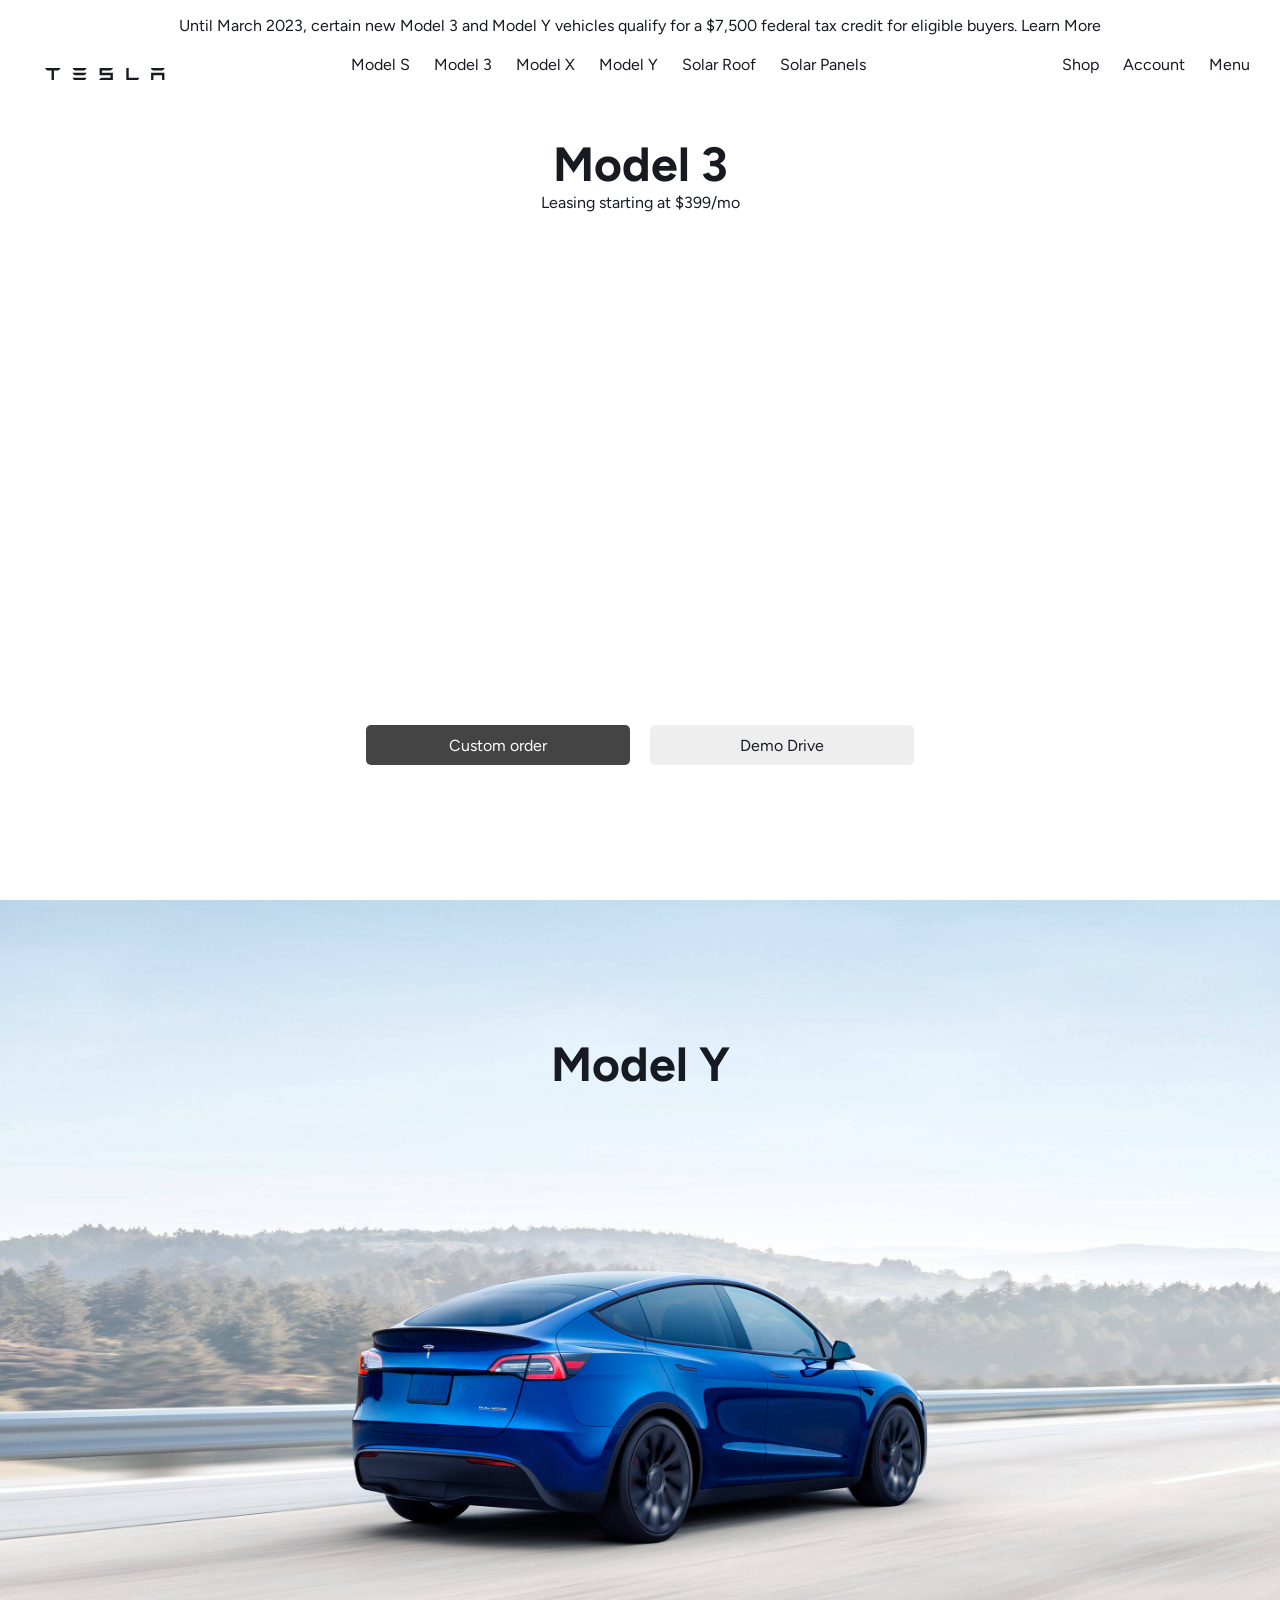
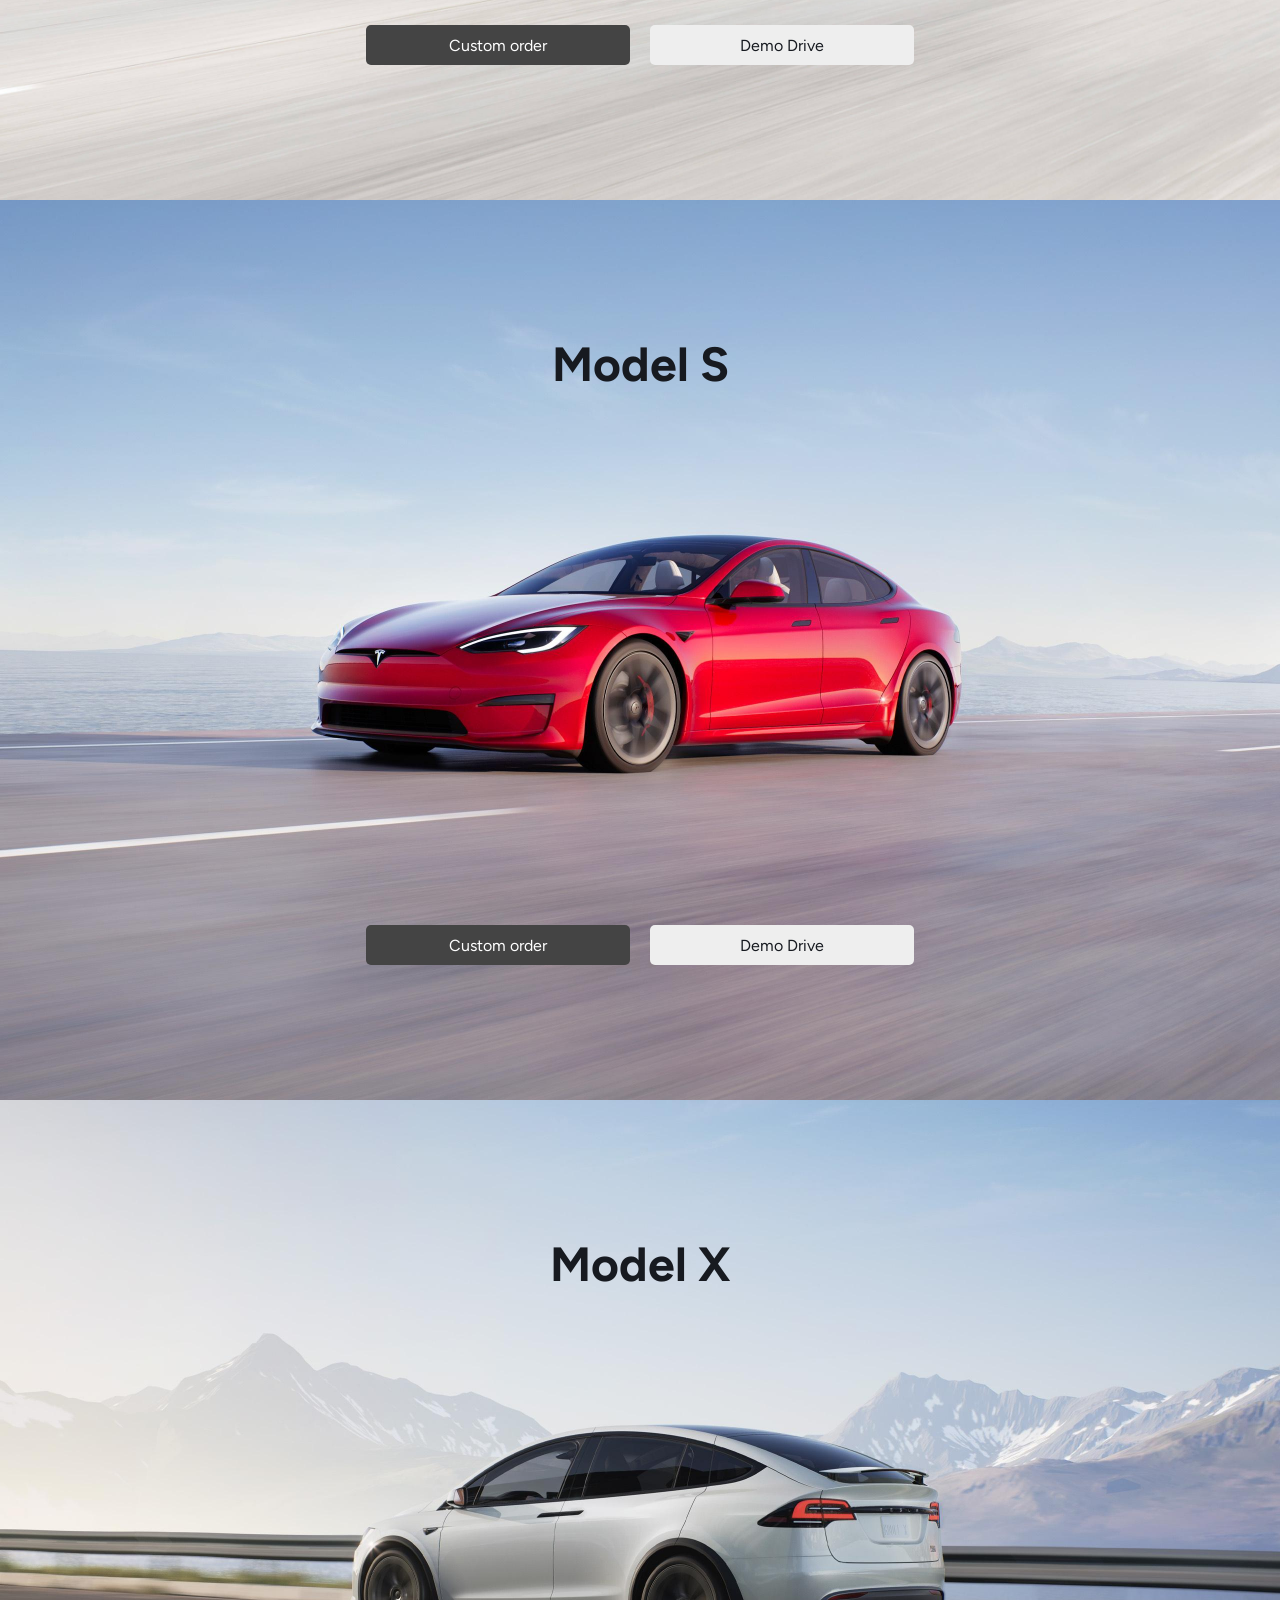
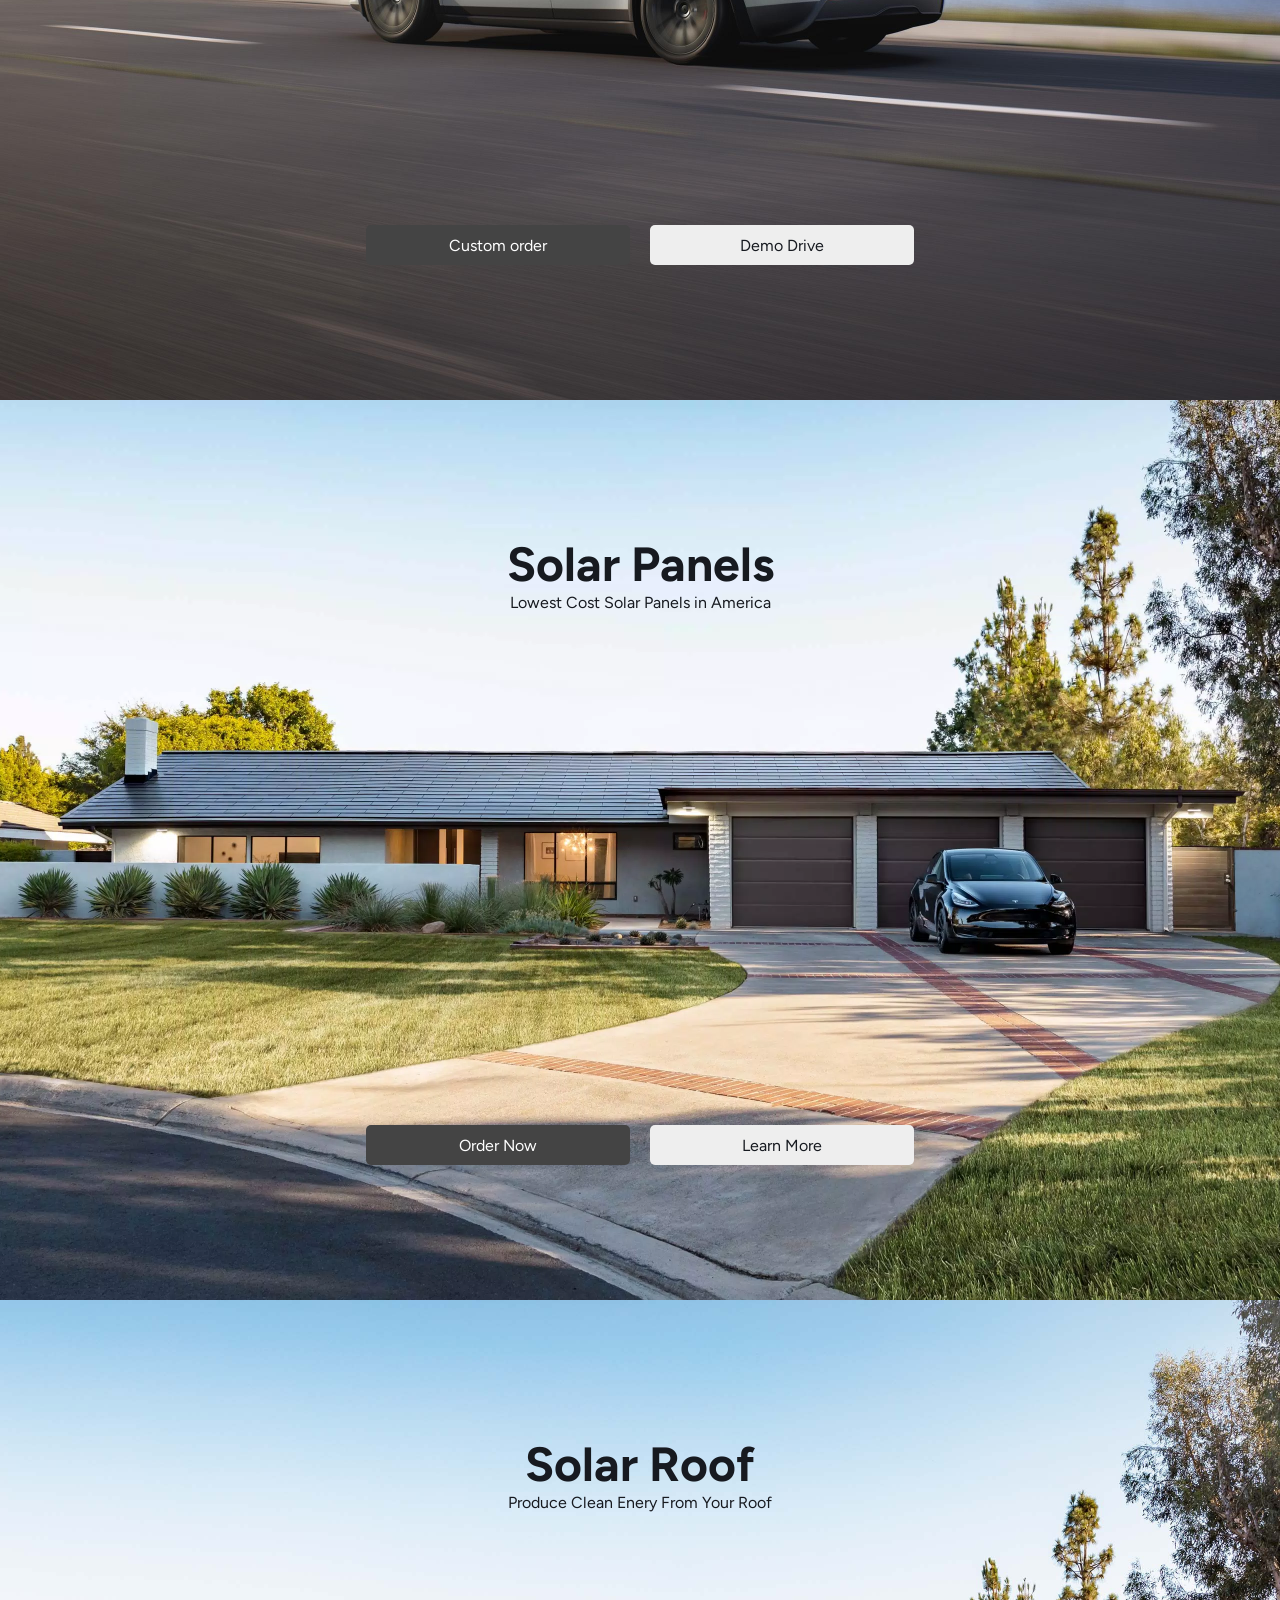
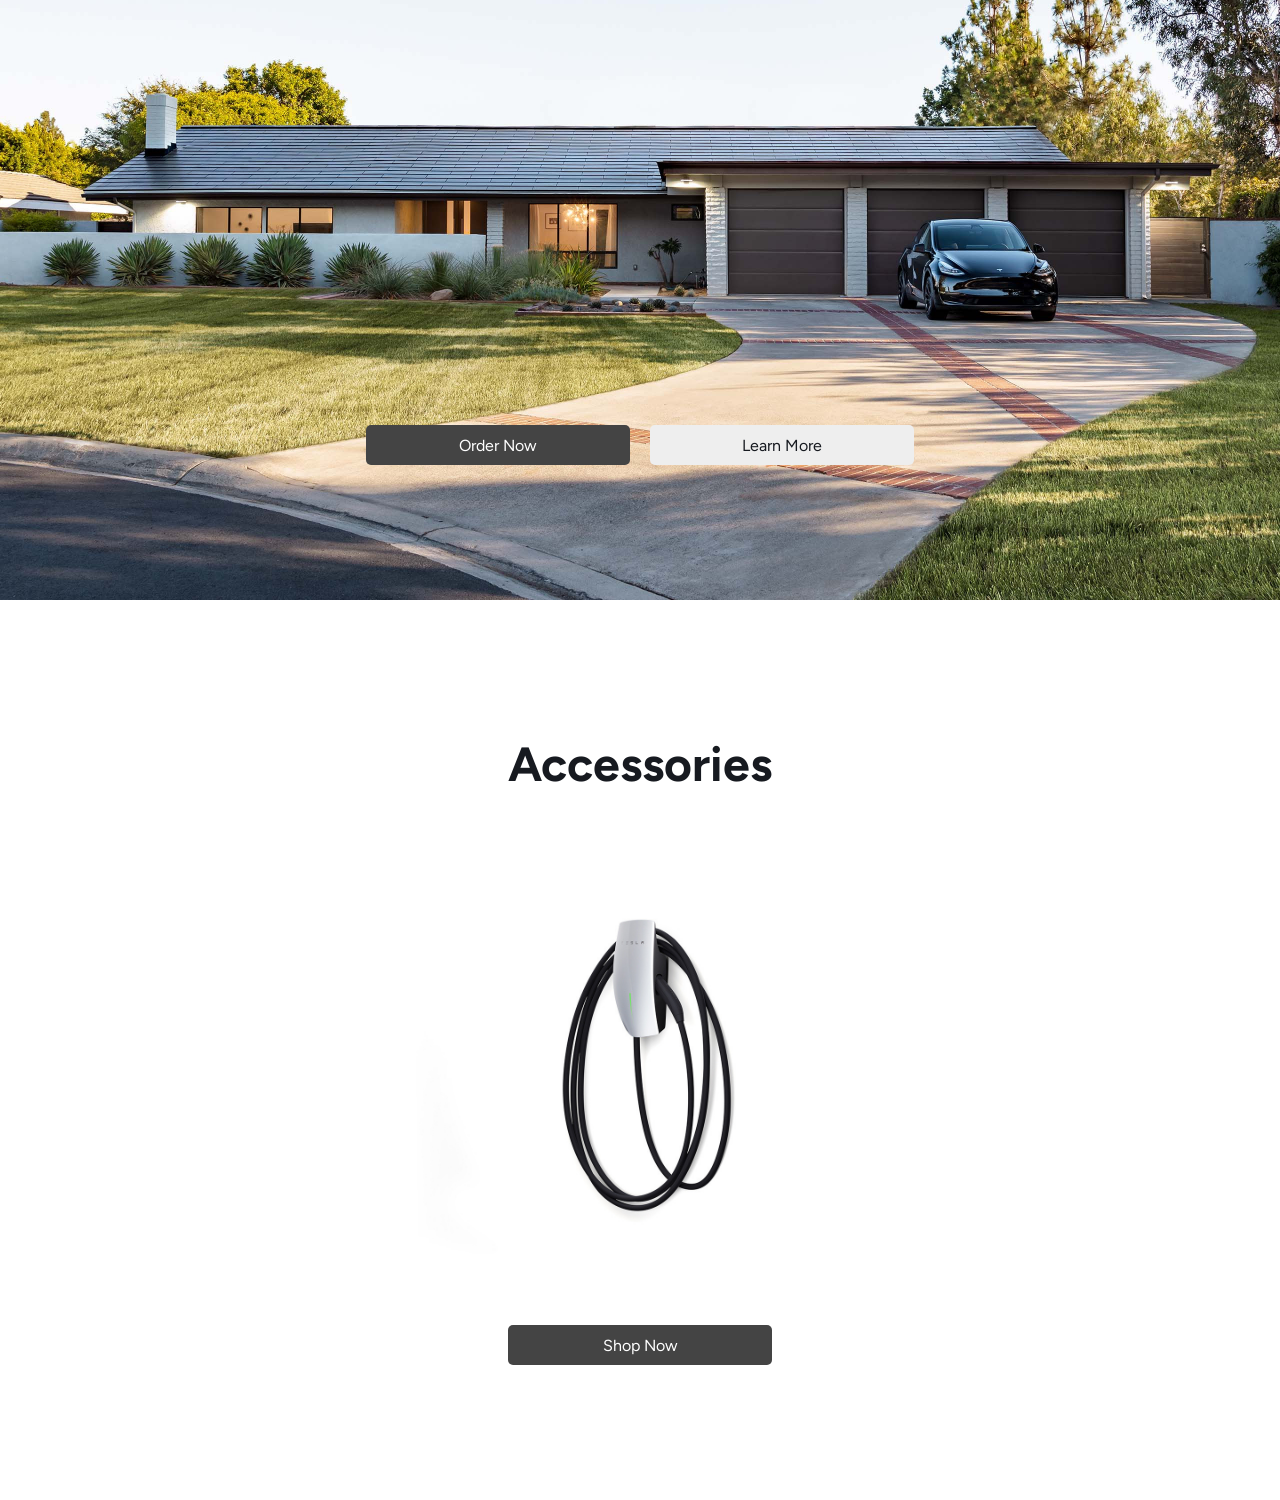
==== index.html @ 9ac2479f "add menu animation and function + backdrop blur - complete" ====
<!DOCTYPE html>
<html lang="en">

<head>
    <meta charset="UTF-8">
    <meta http-equiv="X-UA-Compatible" content="IE=edge">
    <meta name="viewport" content="width=device-width, initial-scale=1.0">
    <title>Document</title>
    <link rel="stylesheet" href="styles.css">
    <link rel="preconnect" href="https://fonts.googleapis.com">
    <link rel="preconnect" href="https://fonts.gstatic.com" crossorigin>
    <link href="https://fonts.googleapis.com/css2?family=Figtree:wght@300;400;500;600&display=swap" rel="stylesheet">
</head>

<body data-close-menu>

    <section class="banner">
            <p>Until March 2023, certain new Model 3 and Model Y vehicles qualify for a $7,500 federal tax credit for
                eligible buyers. Learn More</p>
        </section>

    <header>

        <a href="" class="logo">
            <svg class="tds-icon tds-icon-logo-wordmark tds-site-logo-icon" viewBox="0 0 342 35"
                xmlns="http://www.w3.org/2000/svg">
                <path
                    d="M0 .1a9.7 9.7 0 0 0 7 7h11l.5.1v27.6h6.8V7.3L26 7h11a9.8 9.8 0 0 0 7-7H0zm238.6 0h-6.8v34.8H263a9.7 9.7 0 0 0 6-6.8h-30.3V0zm-52.3 6.8c3.6-1 6.6-3.8 7.4-6.9l-38.1.1v20.6h31.1v7.2h-24.4a13.6 13.6 0 0 0-8.7 7h39.9v-21h-31.2v-7h24zm116.2 28h6.7v-14h24.6v14h6.7v-21h-38zM85.3 7h26a9.6 9.6 0 0 0 7.1-7H78.3a9.6 9.6 0 0 0 7 7zm0 13.8h26a9.6 9.6 0 0 0 7.1-7H78.3a9.6 9.6 0 0 0 7 7zm0 14.1h26a9.6 9.6 0 0 0 7.1-7H78.3a9.6 9.6 0 0 0 7 7zM308.5 7h26a9.6 9.6 0 0 0 7-7h-40a9.6 9.6 0 0 0 7 7z"
                    fill="currentColor"></path>
            </svg>
        </a>

        <nav class="center desktop">
            <a href="">Model S</a>
            <a href="">Model 3</a>
            <a href="">Model X</a>
            <a href="">Model Y</a>
            <a href="">Solar Roof</a>
            <a href="">Solar Panels</a>
        </nav>

        <div class="dropContainer">

            <nav class="right">
                <a href="" class="desktop">Shop</a>
                <a href="" class="desktop">Account</a>
                <a href="#" id="menuBtn" data-dropdown-button>Menu</a>
            </nav>

            <div class="backdrop" data-blur id="blur"></div>

            <aside class="dropdownMenu" data-dropdown>
                <button href="" class="close" data-close-button>×</button>
                <br>
                <br>
                <a href="">Existing Inventory</a>
                <a href="">Used Inventory</a>
                <a href="">Trade-In</a>
                <a href="">Demo Drive</a>
                <a href="">Insurance</a>
                <a href="">Cybertruck</a>
                <a href="">Roadster</a>
                <a href="">Semi</a>
                <a href="">Charging</a>
                <a href="">Powerwall</a>
                <a href="">Commercial Energy</a>
                <a href="">Utilities</a>
                <a href="">Find Us</a>
                <a href="">Support</a>
                <a href="">Investor Relations</a>
                <a href="">United States</a>
                <a href="">English</a>
            </aside>

        </div>
    </header>

    <div class="backdrop" data-blur id="blur"></div>

    <section style="background-image: url('images/model-3.jpg');" class="scrollArea">
        <div class="content">
            <h1>Model 3</h1>
            <p>Leasing starting at $399/mo</p>
            <div class="buttons">
                <a href="">Custom order</a>
                <a href="">Demo Drive</a>
            </div>
        </div>
    </section>
    <section style="background-image: url('images/model-y.jpg');" class="scrollArea">
        <div class="content">
            <h1>Model Y</h1>
            <br>
            <div class="buttons">
                <a href="">Custom order</a>
                <a href="">Demo Drive</a>
            </div>
        </div>
    </section>
    <section style="background-image: url('images/model-s.jpg');" class="scrollArea">
        <div class="content">
            <h1>Model S</h1>
            <br>
            <div class="buttons">
                <a href="">Custom order</a>
                <a href="">Demo Drive</a>
            </div>
        </div>
    </section>
    <section style="background-image: url('images/model-x.jpg');" class="scrollArea">
        <div class="content">
            <h1>Model X</h1>
            <br>
            <div class="buttons">
                <a href="">Custom order</a>
                <a href="">Demo Drive</a>
            </div>
        </div>
    </section>
    <section style="background-image: url('images/solarpanels.jpg');" class="scrollArea">
        <div class="content">
            <h1>Solar Panels</h1>
            <p>Lowest Cost Solar Panels in America</p>
            <div class="buttons">
                <a href="">Order Now</a>
                <a href="">Learn More</a>
            </div>
        </div>
    </section>
    <section style="background-image: url('images/roof.jpg');" class="scrollArea">
        <div class="content">
            <h1>Solar Roof</h1>
            <p>Produce Clean Enery From Your Roof</p>
            <div class="buttons">
                <a href="">Order Now</a>
                <a href="">Learn More</a>
            </div>
        </div>
    </section>
    <section style="background-image: url('images/accessories.jpg');" class="scrollArea">
        <div class="content">
            <h1>Accessories</h1>
            <br>
            <div class="buttons">
                <a href="">Shop Now</a>
            </div>
        </div>
    </section>

    <script src="nav.js"></script>

</body>

</html>
</section>
---- styles.css ----
* {
    padding: 0;
    margin: 0;
    box-sizing: border-box;
}



body {
    margin: 0;
    color: #171a20;
    font-family: 'Figtree', sans-serif;
    overflow-y: initial;
}

.desktop {
    display: none;
}

@media (min-width: 768px) {
    .desktop {
        display: initial;
    }
}

.banner {
    display: flex;
    width: 100%;
    background-color: white;
    height: 50px;
    position: fixed;
    align-items: center;
    justify-content: center;
}

header {
    display: grid;
    grid-template-columns: auto 1fr auto;
    padding: 5px 20px;
    position: fixed;
    width: 100vw;
    margin-top: 50px;
}

a.logo {
    width: 120px;
    color: inherit;
    margin-top: 10px;
    margin-left: 25px;
}

header a {
    color: inherit;
}

header nav a {
    text-decoration: none;
    padding: 5px 10px;
}

header nav.center {
    text-align: center;
}

header nav.right {
    text-align: right;
}

.scrollContainer {
    scroll-snap-type: y mandatory;
}

.scrollArea {
    scroll-snap-align: start;
}

section {
    height: 100vh;
    background-size: cover;
    background-position: center center;
}

section .content {
    width: 100%;
    height: 100vh;
    padding-top: 15vh;
    padding-bottom: 15vh;
    text-align: center;
    display: grid;
    grid-template-rows: min-content auto min-content;
}

section h1 {
    font-size: 3rem;
}

section a {
    color: inherit;
}

section .buttons a {
    display: flex;
    justify-content: center;
    align-items: center;
    background-color: #eee;
    color: inherit;
    border-radius: 5px;
    text-decoration: none;
}

section .buttons a:first-child{
    background-color: #444;
    color: #fff;
}

section .buttons {
    display: flex;
    flex-wrap: wrap;
    justify-content: center;
}

@media (min-width: 768px) {
    section .buttons {
        margin: 0;
        grid-template-columns: 1fr 1fr;
        column-gap: 20px;
    }

    section .buttons a {
        width: 264px;
        height: 40px;
    }
}

aside {
    box-shadow: 0 5px 30;
    position: fixed;
    right: 0;
    top: 0;
    right: -170.2px;
    width: 294.2px;
    background-color: white;
    padding: 40px;  
    height: 100vh;
    visibility: hidden;
    opacity: 0;
    transition: right 0.5s, opacity 0.3s, visibility 0.3s ease;
    z-index: 999;
    overflow-y: auto;
}

aside.active {
    right: 0;
    visibility: visible;
    opacity: 1 ;
    transition:  right 0.5s, opacity 0.3s, visibility 0.3s ease;
}

aside a {
    display: block;
    color: inherit;
    text-decoration: none;
    padding: 10px 0;
    font-size: 14px;
    font-weight: 500;
}

aside button.close {
    font-size: 35px;
    border: 0;
    background-color: transparent;
    position: absolute;
    top: 20px;
    right: 30px;
    font-family: sans-serif;
    font-weight: 100;
    cursor: pointer;
}

.backdrop {
    position: fixed;
    inset: 0;
    pointer-events: none;
    transition: 1s;
    z-index: 99
}

.backdrop.active {
    backdrop-filter: blur(4px);
    background-color: rgba(0,0,0,.3);
    transition: 1s;
}
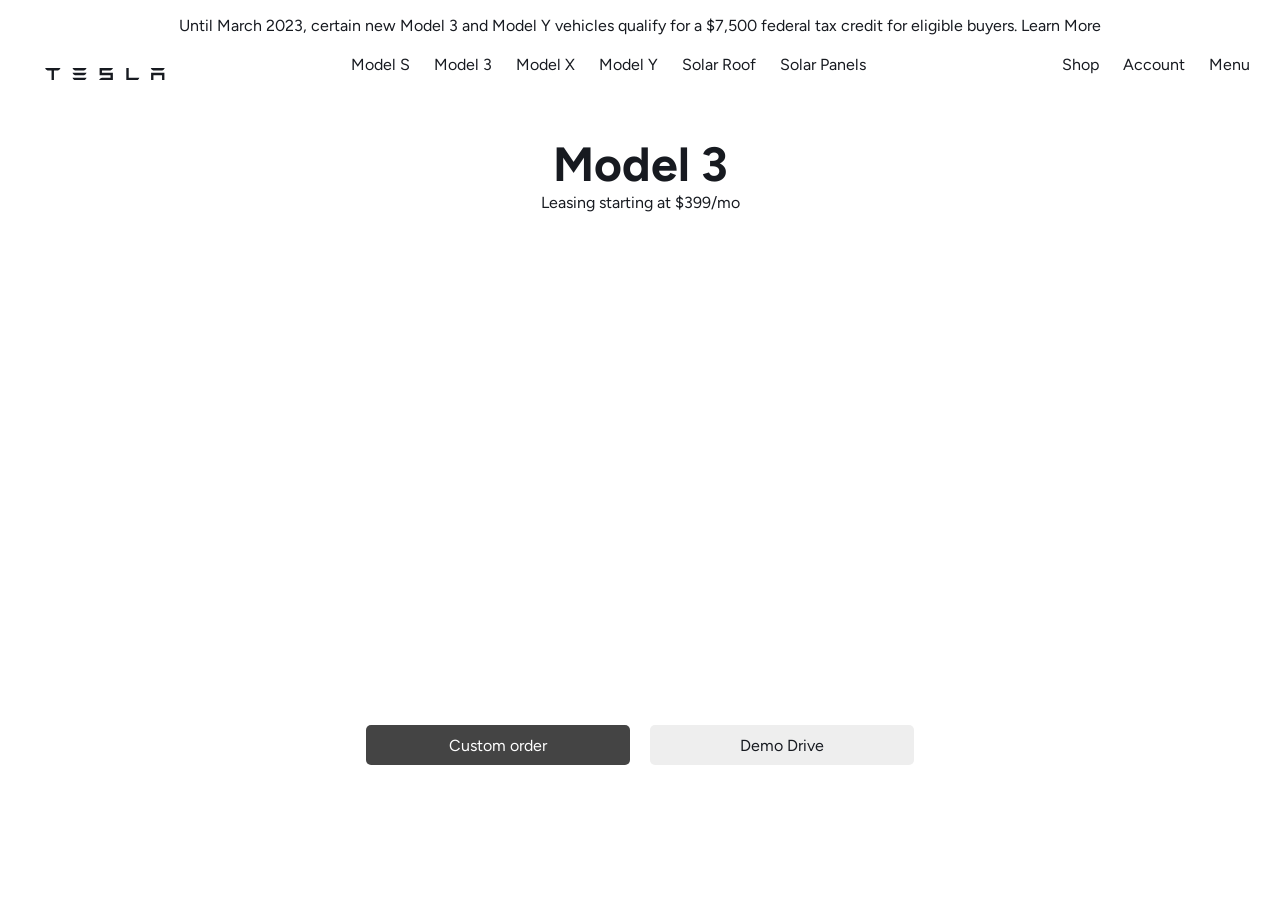
==== commit b9bfc35b: "scroll snap enabled" ====
--- a/index.html
+++ b/index.html
@@ -15,9 +15,9 @@
 <body data-close-menu>
 
     <section class="banner">
-            <p>Until March 2023, certain new Model 3 and Model Y vehicles qualify for a $7,500 federal tax credit for
-                eligible buyers. Learn More</p>
-        </section>
+        <p>Until March 2023, certain new Model 3 and Model Y vehicles qualify for a $7,500 federal tax credit for
+            eligible buyers. Learn More</p>
+    </section>
 
     <header>
 
@@ -77,74 +77,78 @@
 
     <div class="backdrop" data-blur id="blur"></div>
 
-    <section style="background-image: url('images/model-3.jpg');" class="scrollArea">
-        <div class="content">
-            <h1>Model 3</h1>
-            <p>Leasing starting at $399/mo</p>
-            <div class="buttons">
-                <a href="">Custom order</a>
-                <a href="">Demo Drive</a>
+    <section class="contentArea">
+
+        <section style="background-image: url('images/model-3.jpg');" class="scrollArea">
+            <div class="content">
+                <h1>Model 3</h1>
+                <p>Leasing starting at $399/mo</p>
+                <div class="buttons">
+                    <a href="">Custom order</a>
+                    <a href="">Demo Drive</a>
+                </div>
             </div>
-        </div>
-    </section>
-    <section style="background-image: url('images/model-y.jpg');" class="scrollArea">
-        <div class="content">
-            <h1>Model Y</h1>
-            <br>
-            <div class="buttons">
-                <a href="">Custom order</a>
-                <a href="">Demo Drive</a>
+        </section>
+        <section style="background-image: url('images/model-y.jpg');" class="scrollArea">
+            <div class="content">
+                <h1>Model Y</h1>
+                <br>
+                <div class="buttons">
+                    <a href="">Custom order</a>
+                    <a href="">Demo Drive</a>
+                </div>
             </div>
-        </div>
-    </section>
-    <section style="background-image: url('images/model-s.jpg');" class="scrollArea">
-        <div class="content">
-            <h1>Model S</h1>
-            <br>
-            <div class="buttons">
-                <a href="">Custom order</a>
-                <a href="">Demo Drive</a>
+        </section>
+        <section style="background-image: url('images/model-s.jpg');" class="scrollArea">
+            <div class="content">
+                <h1>Model S</h1>
+                <br>
+                <div class="buttons">
+                    <a href="">Custom order</a>
+                    <a href="">Demo Drive</a>
+                </div>
             </div>
-        </div>
-    </section>
-    <section style="background-image: url('images/model-x.jpg');" class="scrollArea">
-        <div class="content">
-            <h1>Model X</h1>
-            <br>
-            <div class="buttons">
-                <a href="">Custom order</a>
-                <a href="">Demo Drive</a>
+        </section>
+        <section style="background-image: url('images/model-x.jpg');" class="scrollArea">
+            <div class="content">
+                <h1>Model X</h1>
+                <br>
+                <div class="buttons">
+                    <a href="">Custom order</a>
+                    <a href="">Demo Drive</a>
+                </div>
             </div>
-        </div>
-    </section>
-    <section style="background-image: url('images/solarpanels.jpg');" class="scrollArea">
-        <div class="content">
-            <h1>Solar Panels</h1>
-            <p>Lowest Cost Solar Panels in America</p>
-            <div class="buttons">
-                <a href="">Order Now</a>
-                <a href="">Learn More</a>
+        </section>
+        <section style="background-image: url('images/solarpanels.jpg');" class="scrollArea">
+            <div class="content">
+                <h1>Solar Panels</h1>
+                <p>Lowest Cost Solar Panels in America</p>
+                <div class="buttons">
+                    <a href="">Order Now</a>
+                    <a href="">Learn More</a>
+                </div>
             </div>
-        </div>
-    </section>
-    <section style="background-image: url('images/roof.jpg');" class="scrollArea">
-        <div class="content">
-            <h1>Solar Roof</h1>
-            <p>Produce Clean Enery From Your Roof</p>
-            <div class="buttons">
-                <a href="">Order Now</a>
-                <a href="">Learn More</a>
+        </section>
+        <section style="background-image: url('images/roof.jpg');" class="scrollArea">
+            <div class="content">
+                <h1>Solar Roof</h1>
+                <p>Produce Clean Enery From Your Roof</p>
+                <div class="buttons">
+                    <a href="">Order Now</a>
+                    <a href="">Learn More</a>
+                </div>
             </div>
-        </div>
-    </section>
-    <section style="background-image: url('images/accessories.jpg');" class="scrollArea">
-        <div class="content">
-            <h1>Accessories</h1>
-            <br>
-            <div class="buttons">
-                <a href="">Shop Now</a>
+        </section>
+        <section style="background-image: url('images/accessories.jpg');" class="scrollArea">
+            <div class="content">
+                <h1>Accessories</h1>
+                <br>
+                <div class="buttons">
+                    <a href="">Shop Now</a>
+                </div>
             </div>
-        </div>
+        </section>
+
     </section>
 
     <script src="nav.js"></script>
--- a/styles.css
+++ b/styles.css
@@ -66,8 +66,9 @@
     text-align: right;
 }
 
-.scrollContainer {
+.contentArea {
     scroll-snap-type: y mandatory;
+    overflow-y: scroll;
 }
 
 .scrollArea {
@@ -153,7 +154,7 @@
     right: 0;
     visibility: visible;
     opacity: 1 ;
-    transition:  right 0.5s, opacity 0.3s, visibility 0.3s ease;
+    transition:  right 0.3s, opacity 0.3s, visibility 0.3s ease;
 }
 
 aside a {
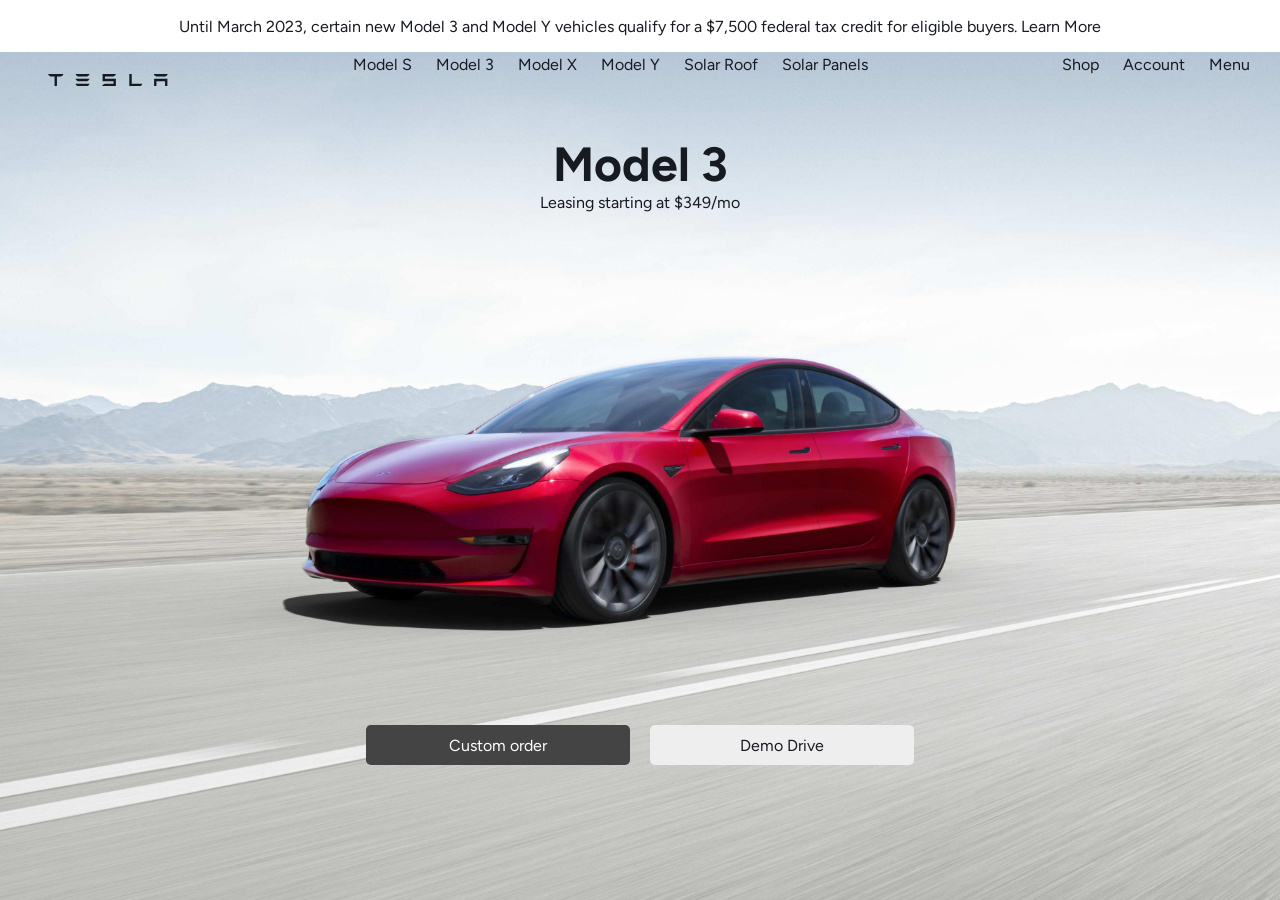
==== commit c71a095d: "fix background position & logo placement" ====
--- a/index.html
+++ b/index.html
@@ -16,18 +16,13 @@
 
     <section class="banner">
         <p>Until March 2023, certain new Model 3 and Model Y vehicles qualify for a $7,500 federal tax credit for
-            eligible buyers. Learn More</p>
+            eligible buyers. <a>Learn&nbsp;More</a></p>
     </section>
 
     <header>
 
         <a href="" class="logo">
-            <svg class="tds-icon tds-icon-logo-wordmark tds-site-logo-icon" viewBox="0 0 342 35"
-                xmlns="http://www.w3.org/2000/svg">
-                <path
-                    d="M0 .1a9.7 9.7 0 0 0 7 7h11l.5.1v27.6h6.8V7.3L26 7h11a9.8 9.8 0 0 0 7-7H0zm238.6 0h-6.8v34.8H263a9.7 9.7 0 0 0 6-6.8h-30.3V0zm-52.3 6.8c3.6-1 6.6-3.8 7.4-6.9l-38.1.1v20.6h31.1v7.2h-24.4a13.6 13.6 0 0 0-8.7 7h39.9v-21h-31.2v-7h24zm116.2 28h6.7v-14h24.6v14h6.7v-21h-38zM85.3 7h26a9.6 9.6 0 0 0 7.1-7H78.3a9.6 9.6 0 0 0 7 7zm0 13.8h26a9.6 9.6 0 0 0 7.1-7H78.3a9.6 9.6 0 0 0 7 7zm0 14.1h26a9.6 9.6 0 0 0 7.1-7H78.3a9.6 9.6 0 0 0 7 7zM308.5 7h26a9.6 9.6 0 0 0 7-7h-40a9.6 9.6 0 0 0 7 7z"
-                    fill="currentColor"></path>
-            </svg>
+            <svg class="tds-icon tds-icon-logo-wordmark tds-site-logo-icon" viewBox="0 0 342 35" xmlns="http://www.w3.org/2000/svg"><path d="M0 .1a9.7 9.7 0 0 0 7 7h11l.5.1v27.6h6.8V7.3L26 7h11a9.8 9.8 0 0 0 7-7H0zm238.6 0h-6.8v34.8H263a9.7 9.7 0 0 0 6-6.8h-30.3V0zm-52.3 6.8c3.6-1 6.6-3.8 7.4-6.9l-38.1.1v20.6h31.1v7.2h-24.4a13.6 13.6 0 0 0-8.7 7h39.9v-21h-31.2v-7h24zm116.2 28h6.7v-14h24.6v14h6.7v-21h-38zM85.3 7h26a9.6 9.6 0 0 0 7.1-7H78.3a9.6 9.6 0 0 0 7 7zm0 13.8h26a9.6 9.6 0 0 0 7.1-7H78.3a9.6 9.6 0 0 0 7 7zm0 14.1h26a9.6 9.6 0 0 0 7.1-7H78.3a9.6 9.6 0 0 0 7 7zM308.5 7h26a9.6 9.6 0 0 0 7-7h-40a9.6 9.6 0 0 0 7 7z" fill="currentColor"></path></svg>
         </a>
 
         <nav class="center desktop">
@@ -82,7 +77,7 @@
         <section style="background-image: url('images/model-3.jpg');" class="scrollArea">
             <div class="content">
                 <h1>Model 3</h1>
-                <p>Leasing starting at $399/mo</p>
+                <p>Leasing starting at $349/mo</p>
                 <div class="buttons">
                     <a href="">Custom order</a>
                     <a href="">Demo Drive</a>
--- a/styles.css
+++ b/styles.css
@@ -27,7 +27,7 @@
     display: flex;
     width: 100%;
     background-color: white;
-    height: 50px;
+    height: 52px;
     position: fixed;
     align-items: center;
     justify-content: center;
@@ -45,8 +45,8 @@
 a.logo {
     width: 120px;
     color: inherit;
-    margin-top: 10px;
-    margin-left: 25px;
+    margin-top: 16px;
+    margin-left: 28px;
 }
 
 header a {
@@ -72,13 +72,14 @@
 }
 
 .scrollArea {
+    height: 100vh;
     scroll-snap-align: start;
+    background-size: cover;
+    background-position: center;
 }
 
 section {
     height: 100vh;
-    background-size: cover;
-    background-position: center center;
 }
 
 section .content {
@@ -154,7 +155,7 @@
     right: 0;
     visibility: visible;
     opacity: 1 ;
-    transition:  right 0.3s, opacity 0.3s, visibility 0.3s ease;
+    transition:  right 0.3s, opacity 0.3s, visibility 0.3s ease cubic-bezier(0.5, 0, 0, 0.75);
 }
 
 aside a {
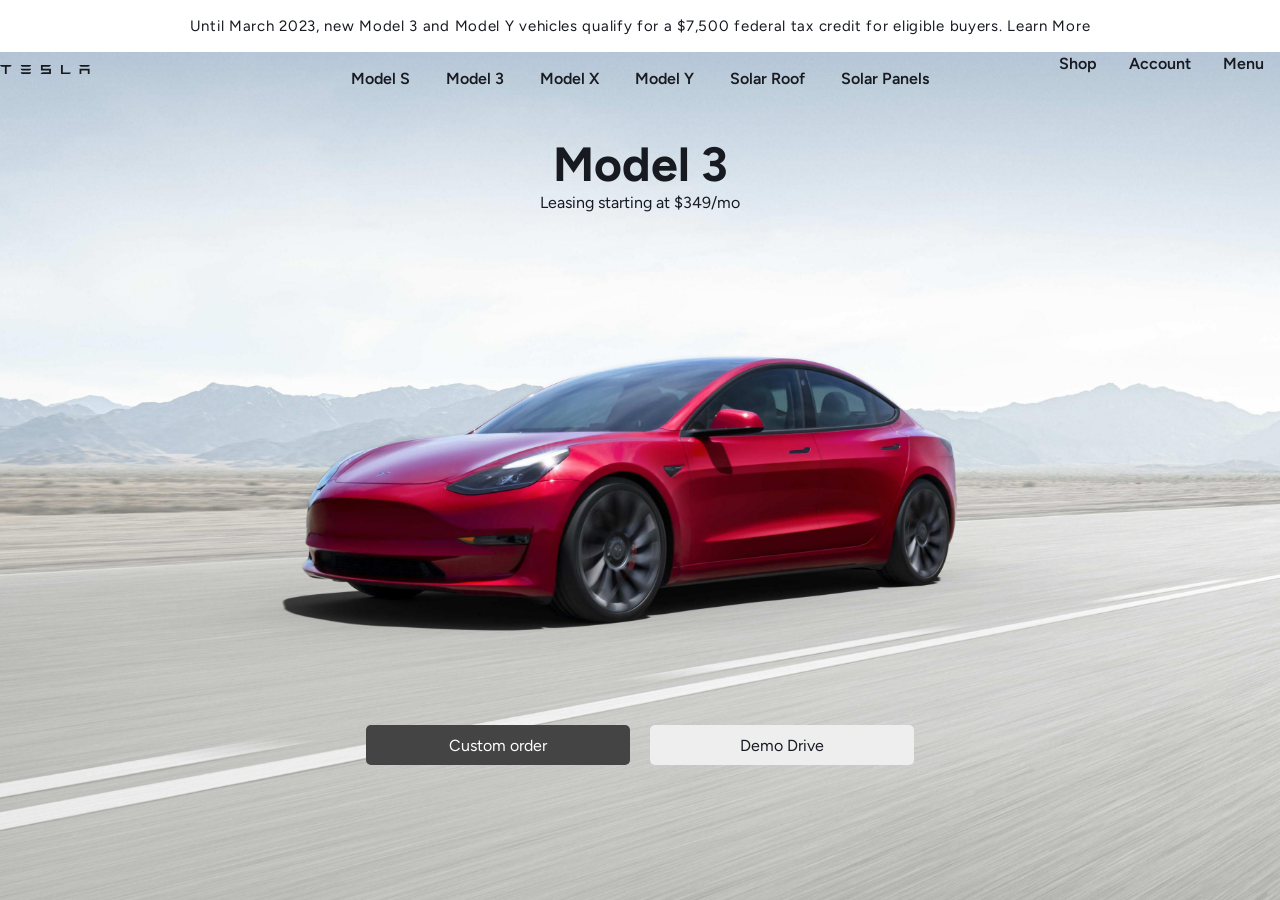
==== commit 3a9686bf: "organize CSS and change header/nav to grid" ====
--- a/index.html
+++ b/index.html
@@ -6,7 +6,12 @@
     <meta http-equiv="X-UA-Compatible" content="IE=edge">
     <meta name="viewport" content="width=device-width, initial-scale=1.0">
     <title>Document</title>
-    <link rel="stylesheet" href="styles.css">
+    <link rel="stylesheet" href="./CSS/body.css">
+    <link rel="stylesheet" href="./CSS/nav.css">
+    <link rel="stylesheet" href="./CSS/banner.css">
+    <link rel="stylesheet" href="./CSS/blur.css">
+    <link rel="stylesheet" href="./CSS/responsive.css">
+    <link rel="stylesheet" href="./CSS/sidemenu.css">
     <link rel="preconnect" href="https://fonts.googleapis.com">
     <link rel="preconnect" href="https://fonts.gstatic.com" crossorigin>
     <link href="https://fonts.googleapis.com/css2?family=Figtree:wght@300;400;500;600&display=swap" rel="stylesheet">
@@ -15,23 +20,43 @@
 <body data-close-menu>
 
     <section class="banner">
-        <p>Until March 2023, certain new Model 3 and Model Y vehicles qualify for a $7,500 federal tax credit for
-            eligible buyers. <a>Learn&nbsp;More</a></p>
+        <p>Until March 2023, new Model 3 and Model Y vehicles qualify for a $7,500 federal tax credit for eligible
+            buyers. <a>Learn&nbsp;More</a></p>
     </section>
 
     <header>
-
-        <a href="" class="logo">
-            <svg class="tds-icon tds-icon-logo-wordmark tds-site-logo-icon" viewBox="0 0 342 35" xmlns="http://www.w3.org/2000/svg"><path d="M0 .1a9.7 9.7 0 0 0 7 7h11l.5.1v27.6h6.8V7.3L26 7h11a9.8 9.8 0 0 0 7-7H0zm238.6 0h-6.8v34.8H263a9.7 9.7 0 0 0 6-6.8h-30.3V0zm-52.3 6.8c3.6-1 6.6-3.8 7.4-6.9l-38.1.1v20.6h31.1v7.2h-24.4a13.6 13.6 0 0 0-8.7 7h39.9v-21h-31.2v-7h24zm116.2 28h6.7v-14h24.6v14h6.7v-21h-38zM85.3 7h26a9.6 9.6 0 0 0 7.1-7H78.3a9.6 9.6 0 0 0 7 7zm0 13.8h26a9.6 9.6 0 0 0 7.1-7H78.3a9.6 9.6 0 0 0 7 7zm0 14.1h26a9.6 9.6 0 0 0 7.1-7H78.3a9.6 9.6 0 0 0 7 7zM308.5 7h26a9.6 9.6 0 0 0 7-7h-40a9.6 9.6 0 0 0 7 7z" fill="currentColor"></path></svg>
-        </a>
+        <div class="tesla-logo">
+            <a href="" class="logo">
+                <svg class="tds-icon tds-icon-logo-wordmark tds-site-logo-icon" viewBox="0 0 342 35"
+                    xmlns="http://www.w3.org/2000/svg">
+                    <path
+                        d="M0 .1a9.7 9.7 0 0 0 7 7h11l.5.1v27.6h6.8V7.3L26 7h11a9.8 9.8 0 0 0 7-7H0zm238.6 0h-6.8v34.8H263a9.7 9.7 0 0 0 6-6.8h-30.3V0zm-52.3 6.8c3.6-1 6.6-3.8 7.4-6.9l-38.1.1v20.6h31.1v7.2h-24.4a13.6 13.6 0 0 0-8.7 7h39.9v-21h-31.2v-7h24zm116.2 28h6.7v-14h24.6v14h6.7v-21h-38zM85.3 7h26a9.6 9.6 0 0 0 7.1-7H78.3a9.6 9.6 0 0 0 7 7zm0 13.8h26a9.6 9.6 0 0 0 7.1-7H78.3a9.6 9.6 0 0 0 7 7zm0 14.1h26a9.6 9.6 0 0 0 7.1-7H78.3a9.6 9.6 0 0 0 7 7zM308.5 7h26a9.6 9.6 0 0 0 7-7h-40a9.6 9.6 0 0 0 7 7z"
+                        fill="currentColor"></path>
+                </svg>
+            </a>
+        </div>
 
         <nav class="center desktop">
-            <a href="">Model S</a>
-            <a href="">Model 3</a>
-            <a href="">Model X</a>
-            <a href="">Model Y</a>
-            <a href="">Solar Roof</a>
-            <a href="">Solar Panels</a>
+            <ol>
+                <li>
+                    <a href="">Model S</a>
+                </li>
+                <li>
+                    <a href="">Model 3</a>
+                </li>
+                <li>
+                    <a href="">Model X</a>
+                </li>
+                <li>
+                    <a href="">Model Y</a>
+                </li>
+                <li>
+                    <a href="">Solar Roof</a>
+                </li>
+                <li>
+                    <a href="">Solar Panels</a>
+                </li>
+            </ol>
         </nav>
 
         <div class="dropContainer">
@@ -42,33 +67,31 @@
                 <a href="#" id="menuBtn" data-dropdown-button>Menu</a>
             </nav>
 
-            <div class="backdrop" data-blur id="blur"></div>
-
-            <aside class="dropdownMenu" data-dropdown>
-                <button href="" class="close" data-close-button>×</button>
-                <br>
-                <br>
-                <a href="">Existing Inventory</a>
-                <a href="">Used Inventory</a>
-                <a href="">Trade-In</a>
-                <a href="">Demo Drive</a>
-                <a href="">Insurance</a>
-                <a href="">Cybertruck</a>
-                <a href="">Roadster</a>
-                <a href="">Semi</a>
-                <a href="">Charging</a>
-                <a href="">Powerwall</a>
-                <a href="">Commercial Energy</a>
-                <a href="">Utilities</a>
-                <a href="">Find Us</a>
-                <a href="">Support</a>
-                <a href="">Investor Relations</a>
-                <a href="">United States</a>
-                <a href="">English</a>
-            </aside>
-
         </div>
     </header>
+
+    <aside class="dropdownMenu" data-dropdown>
+        <button href="" class="close" data-close-button>×</button>
+        <br>
+        <br>
+        <a href="">Existing Inventory</a>
+        <a href="">Used Inventory</a>
+        <a href="">Trade-In</a>
+        <a href="">Demo Drive</a>
+        <a href="">Insurance</a>
+        <a href="">Cybertruck</a>
+        <a href="">Roadster</a>
+        <a href="">Semi</a>
+        <a href="">Charging</a>
+        <a href="">Powerwall</a>
+        <a href="">Commercial Energy</a>
+        <a href="">Utilities</a>
+        <a href="">Find Us</a>
+        <a href="">Support</a>
+        <a href="">Investor Relations</a>
+        <a href="">United States</a>
+        <a href="">English</a>
+    </aside>
 
     <div class="backdrop" data-blur id="blur"></div>
 
--- a/CSS/body.css
+++ b/CSS/body.css
@@ -0,0 +1,67 @@
+* {
+    padding: 0;
+    margin: 0;
+    box-sizing: border-box;
+}
+
+body {
+    margin: 0;
+    color: #171a20;
+    font-family: 'Figtree', sans-serif;
+    overflow-y: initial;
+}
+
+.contentArea {
+    scroll-snap-type: y mandatory;
+    overflow-y: scroll;
+}
+
+.scrollArea {
+    height: 100vh;
+    scroll-snap-align: start;
+    background-size: cover;
+    background-position: center;
+}
+
+section {
+    height: 100vh;
+}
+
+section .content {
+    width: 100%;
+    height: 100vh;
+    padding-top: 15vh;
+    padding-bottom: 15vh;
+    text-align: center;
+    display: grid;
+    grid-template-rows: min-content auto min-content;
+}
+
+section h1 {
+    font-size: 3rem;
+}
+
+section a {
+    color: inherit;
+}
+
+section .buttons a {
+    display: flex;
+    justify-content: center;
+    align-items: center;
+    background-color: #eee;
+    color: inherit;
+    border-radius: 5px;
+    text-decoration: none;
+}
+
+section .buttons a:first-child{
+    background-color: #444;
+    color: #fff;
+}
+
+section .buttons {
+    display: flex;
+    flex-wrap: wrap;
+    justify-content: center;
+}
--- a/CSS/nav.css
+++ b/CSS/nav.css
@@ -0,0 +1,67 @@
+.desktop {
+    display: none;
+}
+
+header {
+    display: grid;
+    grid-template-columns: 1.0865fr 1.999fr 1.0866fr;
+    position: fixed;
+    width: 100vw;
+    margin-top: 50px;
+    flex-basis: 0;
+    flex-grow: 1;
+    height: 56px;
+}
+
+.tesla-logo {
+    display: flex;
+}
+
+.tds-site-logo-icon {
+    padding-top: 15px;
+    width: 90px;
+}
+
+header a {
+    color: inherit;
+}
+
+header nav a {
+    text-decoration: none;
+}
+
+header nav.center {
+    display: flex;
+    justify-content: space-around;
+    align-items: center;
+    font-weight: 600;
+    font-size: 16px;
+}
+
+nav.center ol {
+    display: flex;
+    justify-content: space-around;
+    width: 100%;
+}
+
+nav.center li {
+    list-style-type: none;
+}
+
+/* nav.center a {
+    padding: 0px 4px;
+} */
+
+header nav.right {
+    display: flex;
+    justify-content: right;
+    align-items: center;
+    font-weight: 600;
+    font-size: 16px;
+}
+
+nav.right a {
+    margin: 0px 8px;
+    padding: 4px 8px;
+   
+}
--- a/CSS/banner.css
+++ b/CSS/banner.css
@@ -0,0 +1,11 @@
+.banner {
+    display: flex;
+    width: 100%;
+    background-color: white;
+    height: 52px;
+    position: fixed;
+    align-items: center;
+    justify-content: center;
+    letter-spacing: .7px;
+    font-size: 15px;
+}
--- a/CSS/blur.css
+++ b/CSS/blur.css
@@ -0,0 +1,13 @@
+.backdrop {
+    position: fixed;
+    inset: 0;
+    pointer-events: none;
+    transition: 1s;
+    z-index: 99
+}
+
+.backdrop.active {
+    backdrop-filter: blur(4px);
+    background-color: rgba(0,0,0,.3);
+    transition: 1s;
+}
--- a/CSS/responsive.css
+++ b/CSS/responsive.css
@@ -0,0 +1,18 @@
+@media (min-width: 768px) {
+    .desktop {
+        display: initial;
+    }
+}
+
+@media (min-width: 768px) {
+    section .buttons {
+        margin: 0;
+        grid-template-columns: 1fr 1fr;
+        column-gap: 20px;
+    }
+
+    section .buttons a {
+        width: 264px;
+        height: 40px;
+    }
+}
--- a/CSS/sidemenu.css
+++ b/CSS/sidemenu.css
@@ -0,0 +1,45 @@
+aside {
+    box-shadow: 0 5px 30;
+    position: fixed;
+    right: 0;
+    top: 0;
+    right: -170.2px;
+    width: 294.2px;
+    background-color: white;
+    padding: 40px;  
+    height: 100vh;
+    visibility: hidden;
+    opacity: 0;
+    transition: right 0.5s, opacity 0.3s, visibility 0.3s;
+    transition-timing-function: cubic-bezier(.66,-0.01,.41,1);
+    z-index: 999;
+    overflow-y: auto;
+}
+
+aside.active {
+    right: 0;
+    visibility: visible;
+    opacity: 1 ;
+    /* transition:  right 0.3s, opacity 0.3s, visibility 0.3s ease-in-out cubic-bezier(0.5, 0, 0, 0.75); */
+}
+
+aside a {
+    display: block;
+    color: inherit;
+    text-decoration: none;
+    padding: 10px 0;
+    font-size: 14px;
+    font-weight: 500;
+}
+
+aside button.close {
+    font-size: 35px;
+    border: 0;
+    background-color: transparent;
+    position: absolute;
+    top: 20px;
+    right: 30px;
+    font-family: sans-serif;
+    font-weight: 100;
+    cursor: pointer;
+}
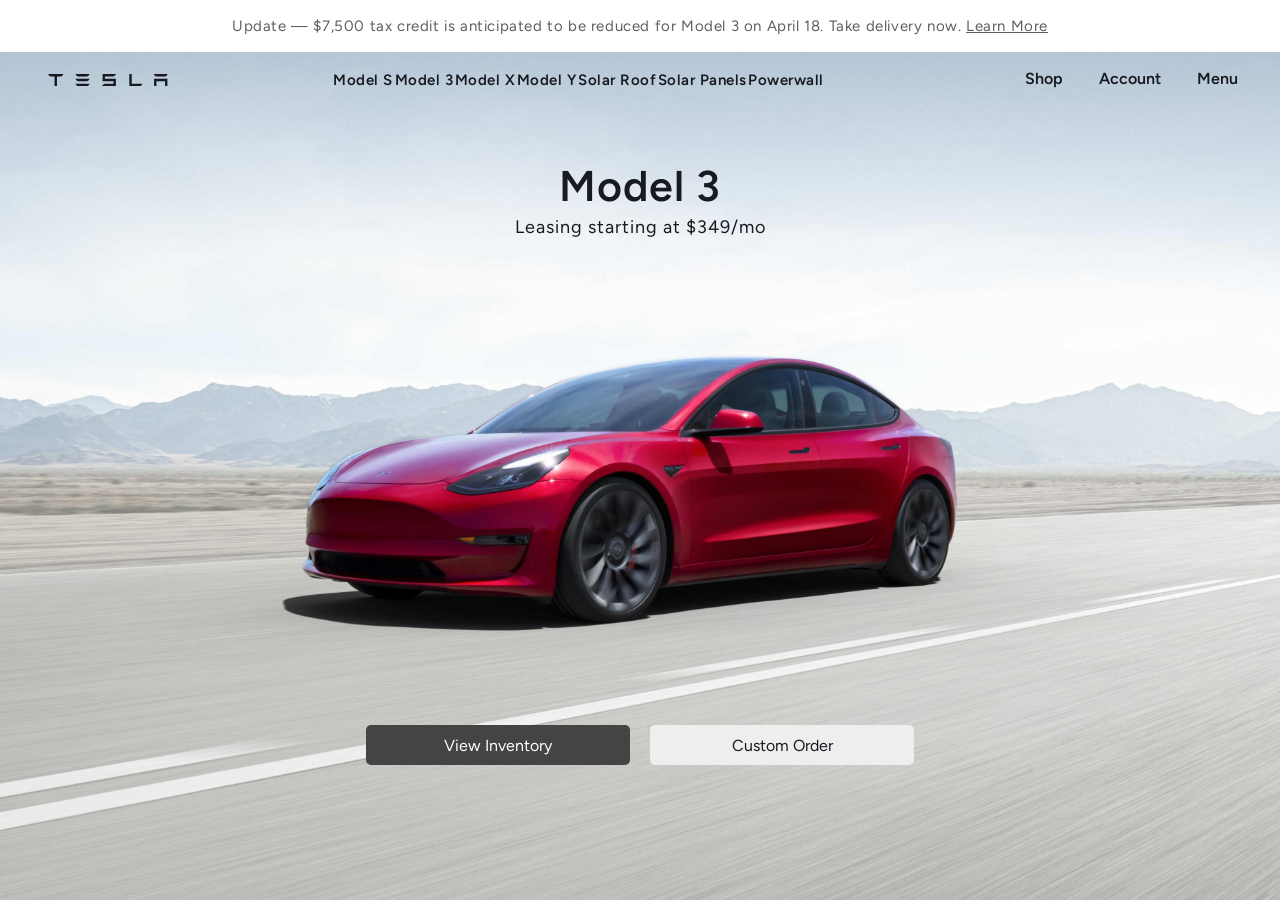
==== commit f27c10dd: "made letter spacing more accurate to tesla site" ====
--- a/index.html
+++ b/index.html
@@ -20,8 +20,7 @@
 <body data-close-menu>
 
     <section class="banner">
-        <p>Until March 2023, new Model 3 and Model Y vehicles qualify for a $7,500 federal tax credit for eligible
-            buyers. <a>Learn&nbsp;More</a></p>
+        <p>Update — $7,500 tax credit is anticipated to be reduced for Model 3 on April 18. Take delivery now. <a href="">Learn&nbsp;More</a></p>
     </section>
 
     <header>
@@ -56,15 +55,20 @@
                 <li>
                     <a href="">Solar Panels</a>
                 </li>
+                <li>
+                    <a href="">Powerwall</a>
+                </li>
             </ol>
         </nav>
 
         <div class="dropContainer">
 
             <nav class="right">
-                <a href="" class="desktop">Shop</a>
-                <a href="" class="desktop">Account</a>
-                <a href="#" id="menuBtn" data-dropdown-button>Menu</a>
+                <div class="right-buttons">
+                    <a href="" class="desktop">Shop</a>
+                    <a href="" class="desktop">Account</a>
+                    <a href="#" id="menuBtn" data-dropdown-button>Menu</a>
+                </div>
             </nav>
 
         </div>
@@ -76,8 +80,8 @@
         <br>
         <a href="">Existing Inventory</a>
         <a href="">Used Inventory</a>
-        <a href="">Trade-In</a>
-        <a href="">Demo Drive</a>
+        <a href="">View Inventory
+        <a href="">Custom Order</a>
         <a href="">Insurance</a>
         <a href="">Cybertruck</a>
         <a href="">Roadster</a>
@@ -100,10 +104,10 @@
         <section style="background-image: url('images/model-3.jpg');" class="scrollArea">
             <div class="content">
                 <h1>Model 3</h1>
-                <p>Leasing starting at $349/mo</p>
+                <p class="model3Lease">Leasing starting at $349/mo</p>
                 <div class="buttons">
-                    <a href="">Custom order</a>
-                    <a href="">Demo Drive</a>
+                    <a href="">View Inventory</a>
+                    <a href="">Custom Order</a>
                 </div>
             </div>
         </section>
@@ -112,8 +116,8 @@
                 <h1>Model Y</h1>
                 <br>
                 <div class="buttons">
-                    <a href="">Custom order</a>
-                    <a href="">Demo Drive</a>
+                    <a href="">View Inventory</a>
+                    <a href="">Custom Order</a>
                 </div>
             </div>
         </section>
@@ -122,8 +126,8 @@
                 <h1>Model S</h1>
                 <br>
                 <div class="buttons">
-                    <a href="">Custom order</a>
-                    <a href="">Demo Drive</a>
+                    <a href="">View Inventory</a>
+                    <a href="">Custom Order</a>
                 </div>
             </div>
         </section>
@@ -132,8 +136,8 @@
                 <h1>Model X</h1>
                 <br>
                 <div class="buttons">
-                    <a href="">Custom order</a>
-                    <a href="">Demo Drive</a>
+                    <a href="">View Inventory</a>
+                    <a href="">Custom Order</a>
                 </div>
             </div>
         </section>
--- a/CSS/body.css
+++ b/CSS/body.css
@@ -21,6 +21,20 @@
     scroll-snap-align: start;
     background-size: cover;
     background-position: center;
+}
+
+.scrollArea h1 {
+    margin-top: 25px;
+    font-weight: 600;
+    font-size: 43px;
+    letter-spacing: 1px;
+}
+
+.model3Lease {
+    letter-spacing: 1px;
+    font-size: 18px;
+    font-weight: 400;
+    margin-top: 4px;
 }
 
 section {
--- a/CSS/nav.css
+++ b/CSS/nav.css
@@ -15,11 +15,16 @@
 
 .tesla-logo {
     display: flex;
+    align-items: center;
+}
+
+.logo {
+    margin-left: 48px;
+    margin-top: 5px;
 }
 
 .tds-site-logo-icon {
-    padding-top: 15px;
-    width: 90px;
+    width: 120px;
 }
 
 header a {
@@ -30,38 +35,48 @@
     text-decoration: none;
 }
 
+.center {
+    margin-top: 3px;
+    width: 80%;
+}
+
+.center a {
+    font-size: 15px;
+    letter-spacing: 0.5px;
+}
+
 header nav.center {
     display: flex;
-    justify-content: space-around;
+    justify-content: space-between;
     align-items: center;
+    font-weight: 600;
+}
+
+.center ol {
+    display: flex;
+    justify-content: space-between;
+    width: 100%;
+}
+
+.center li {
+    list-style-type: none;
+}
+
+.dropContainer {
+    display: flex;
+    align-items: center;
+    justify-content: right;
+}
+
+.right {
     font-weight: 600;
     font-size: 16px;
 }
 
-nav.center ol {
-    display: flex;
-    justify-content: space-around;
-    width: 100%;
+.right-buttons {
+    padding-right: 26px;
 }
 
-nav.center li {
-    list-style-type: none;
-}
-
-/* nav.center a {
-    padding: 0px 4px;
-} */
-
-header nav.right {
-    display: flex;
-    justify-content: right;
-    align-items: center;
-    font-weight: 600;
-    font-size: 16px;
-}
-
-nav.right a {
-    margin: 0px 8px;
-    padding: 4px 8px;
-   
+.right-buttons a {
+    margin: 4px 16px;
 }
--- a/CSS/banner.css
+++ b/CSS/banner.css
@@ -6,6 +6,7 @@
     position: fixed;
     align-items: center;
     justify-content: center;
-    letter-spacing: .7px;
+    letter-spacing: 0.6px;
     font-size: 15px;
+    color: rgb(95, 95, 95)
 }
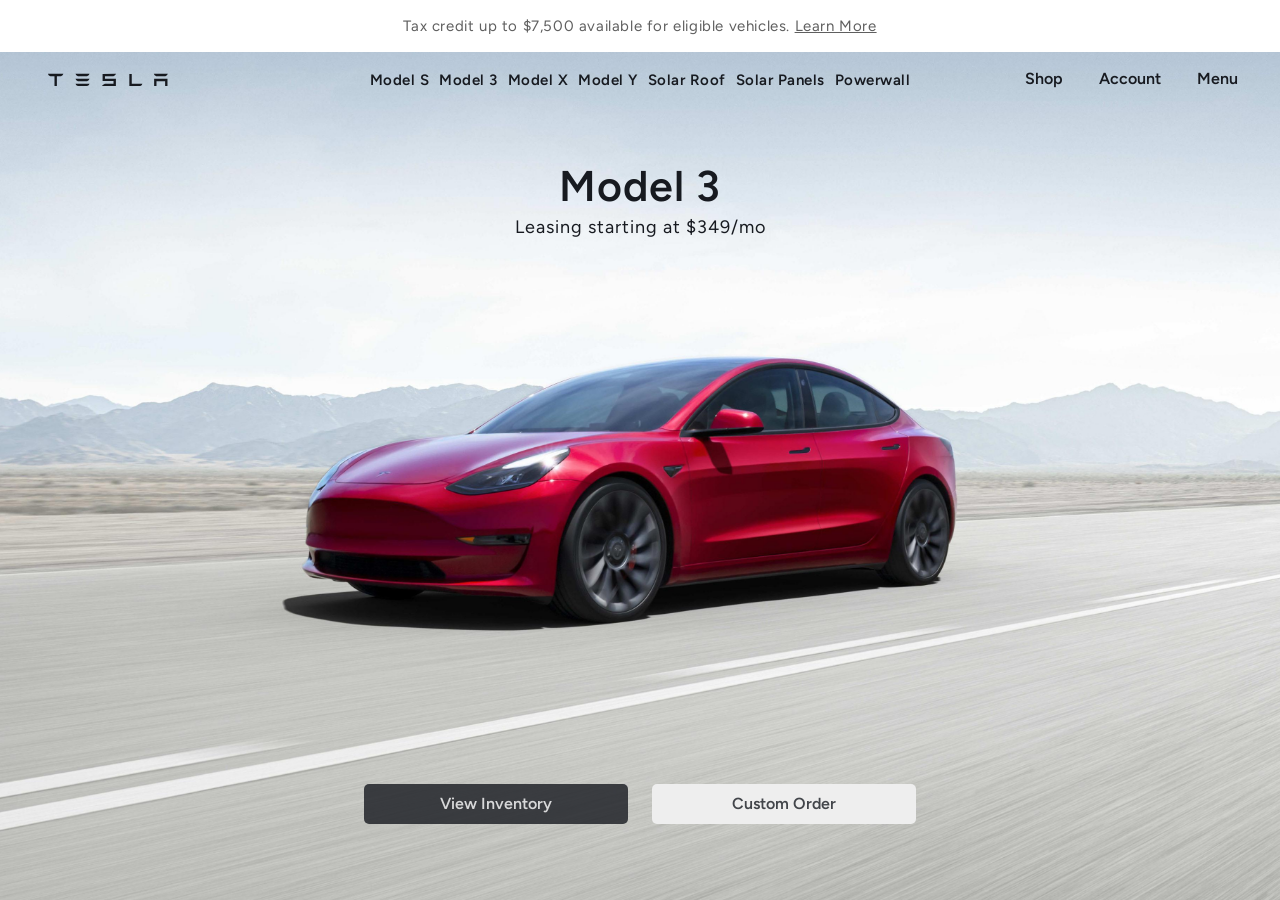
==== commit c16511c0: "site is now responsive" ====
--- a/index.html
+++ b/index.html
@@ -20,7 +20,7 @@
 <body data-close-menu>
 
     <section class="banner">
-        <p>Update — $7,500 tax credit is anticipated to be reduced for Model 3 on April 18. Take delivery now. <a href="">Learn&nbsp;More</a></p>
+        <p>Tax credit up to $7,500 available for eligible vehicles. <a href="">Learn&nbsp;More</a></p>
     </section>
 
     <header>
@@ -65,9 +65,9 @@
 
             <nav class="right">
                 <div class="right-buttons">
-                    <a href="" class="desktop">Shop</a>
-                    <a href="" class="desktop">Account</a>
-                    <a href="#" id="menuBtn" data-dropdown-button>Menu</a>
+                    <a href="" class="center">Shop</a>
+                    <a href="" class="center">Account</a>
+                    <a href="#" class="menuBtn" id="menuBtn" data-dropdown-button>Menu</a>
                 </div>
             </nav>
 
@@ -93,7 +93,7 @@
         <a href="">Find Us</a>
         <a href="">Support</a>
         <a href="">Investor Relations</a>
-        <a href="">United States</a>
+        <a href=""><svg class="tds-icon tds-icon-globe" viewBox="0 0 24 24" xmlns="http://www.w3.org/2000/svg"><path d="M22 12c0 5.523-4.477 10-10 10S2 17.523 2 12 6.477 2 12 2s10 4.477 10 10ZM9.254 20.047a8.147 8.147 0 0 1-.768-1.378c-.404-.91-.722-1.985-.935-3.169h-3.3a8.526 8.526 0 0 0 5.003 4.547Zm.603-1.988c.336.757.718 1.324 1.103 1.69.382.364.732.501 1.04.501.308 0 .658-.137 1.04-.5.385-.367.767-.934 1.103-1.69.321-.723.588-1.59.78-2.56H9.076c.192.97.459 1.837.78 2.56ZM8.75 12c0 .691.036 1.36.103 2h6.294c.067-.64.103-1.309.103-2 0-.691-.036-1.36-.103-2H8.853c-.067.64-.103 1.309-.103 2Zm-1.405-2H3.737a8.522 8.522 0 0 0-.237 2c0 .689.082 1.359.237 2h3.608a20.75 20.75 0 0 1 0-4Zm1.732-1.5h5.845c-.19-.97-.458-1.837-.779-2.56-.336-.756-.718-1.323-1.103-1.69-.382-.363-.732-.5-1.04-.5-.308 0-.658.137-1.04.5-.385.367-.767.934-1.103 1.69-.321.723-.588 1.59-.78 2.56Zm7.577 1.5a20.728 20.728 0 0 1 0 4h3.61a8.52 8.52 0 0 0 .236-2 8.52 8.52 0 0 0-.237-2h-3.609Zm3.094-1.5a8.526 8.526 0 0 0-5.002-4.547c.287.408.543.873.768 1.378.404.91.722 1.985.935 3.169h3.3Zm-12.197 0c.213-1.184.531-2.26.935-3.169.225-.505.48-.97.768-1.378A8.526 8.526 0 0 0 4.252 8.5h3.3Zm7.963 10.169c-.225.505-.48.97-.768 1.378a8.526 8.526 0 0 0 5.002-4.547h-3.3c-.212 1.184-.53 2.26-.934 3.169Z" fill="currentColor"></path></svg>United States</a>
         <a href="">English</a>
     </aside>
 
@@ -101,7 +101,8 @@
 
     <section class="contentArea">
 
-        <section style="background-image: url('images/model-3.jpg');" class="scrollArea">
+
+        <section class="scrollArea model-3">
             <div class="content">
                 <h1>Model 3</h1>
                 <p class="model3Lease">Leasing starting at $349/mo</p>
@@ -111,7 +112,7 @@
                 </div>
             </div>
         </section>
-        <section style="background-image: url('images/model-y.jpg');" class="scrollArea">
+        <section class="scrollArea model-y">
             <div class="content">
                 <h1>Model Y</h1>
                 <br>
@@ -121,7 +122,7 @@
                 </div>
             </div>
         </section>
-        <section style="background-image: url('images/model-s.jpg');" class="scrollArea">
+        <section class="scrollArea model-s">
             <div class="content">
                 <h1>Model S</h1>
                 <br>
@@ -131,7 +132,7 @@
                 </div>
             </div>
         </section>
-        <section style="background-image: url('images/model-x.jpg');" class="scrollArea">
+        <section class="scrollArea model-x">
             <div class="content">
                 <h1>Model X</h1>
                 <br>
@@ -141,7 +142,7 @@
                 </div>
             </div>
         </section>
-        <section style="background-image: url('images/solarpanels.jpg');" class="scrollArea">
+        <section class="scrollArea solar-panels">
             <div class="content">
                 <h1>Solar Panels</h1>
                 <p>Lowest Cost Solar Panels in America</p>
@@ -151,7 +152,7 @@
                 </div>
             </div>
         </section>
-        <section style="background-image: url('images/roof.jpg');" class="scrollArea">
+        <section class="scrollArea solar-roof">
             <div class="content">
                 <h1>Solar Roof</h1>
                 <p>Produce Clean Enery From Your Roof</p>
@@ -161,7 +162,7 @@
                 </div>
             </div>
         </section>
-        <section style="background-image: url('images/accessories.jpg');" class="scrollArea">
+        <section class="scrollArea accessories">
             <div class="content">
                 <h1>Accessories</h1>
                 <br>
--- a/CSS/body.css
+++ b/CSS/body.css
@@ -2,6 +2,17 @@
     padding: 0;
     margin: 0;
     box-sizing: border-box;
+}
+
+section .buttons {
+    margin: 0;
+    grid-template-columns: 1fr 1fr;
+    column-gap: 20px;
+}
+
+section .buttons a {
+    width: 264px;
+    height: 40px;
 }
 
 body {
@@ -45,10 +56,15 @@
     width: 100%;
     height: 100vh;
     padding-top: 15vh;
-    padding-bottom: 15vh;
+    padding-bottom: 8.5vh;
     text-align: center;
     display: grid;
     grid-template-rows: min-content auto min-content;
+}
+
+section .content a {
+    font-weight: 600;
+    margin: 0 2px 0 2px;
 }
 
 section h1 {
@@ -64,18 +80,46 @@
     justify-content: center;
     align-items: center;
     background-color: #eee;
-    color: inherit;
+    color: rgba(23, 26, 32, 0.8);
     border-radius: 5px;
     text-decoration: none;
 }
 
 section .buttons a:first-child{
-    background-color: #444;
-    color: #fff;
+    background-color: rgba(23, 26, 32, 0.8);
+    color: rgba(255, 255, 255, 0.8);
 }
 
 section .buttons {
     display: flex;
     flex-wrap: wrap;
     justify-content: center;
+}
+
+.model-3 {
+    background-image: url('../images/model-3.jpg');
+}
+
+.model-y {
+    background-image: url('../images/model-y.jpg')
+}
+
+.model-s {
+    background-image: url('../images/model-s.jpg')
+}
+
+.model-x {
+    background-image: url('../images/model-x.jpg')
+}
+
+.solar-panels {
+    background-image: url('../images/solarpanels.jpg')
+}
+
+.solar-roof {
+    background-image: url('../images/roof.jpg')
+}
+
+.accessories {
+    background-image: url('../images/accessories.jpg')
 }
--- a/CSS/nav.css
+++ b/CSS/nav.css
@@ -1,7 +1,3 @@
-.desktop {
-    display: none;
-}
-
 header {
     display: grid;
     grid-template-columns: 1.0865fr 1.999fr 1.0866fr;
@@ -16,15 +12,17 @@
 .tesla-logo {
     display: flex;
     align-items: center;
+    width: 28.5vw;
 }
 
 .logo {
     margin-left: 48px;
-    margin-top: 5px;
+    margin-top: 7px;
 }
 
 .tds-site-logo-icon {
     width: 120px;
+    height: 24px;
 }
 
 header a {
@@ -37,7 +35,7 @@
 
 .center {
     margin-top: 3px;
-    width: 80%;
+    width: 43vw;
 }
 
 .center a {
@@ -47,15 +45,15 @@
 
 header nav.center {
     display: flex;
-    justify-content: space-between;
+    justify-content: center;
     align-items: center;
     font-weight: 600;
 }
 
 .center ol {
     display: flex;
-    justify-content: space-between;
-    width: 100%;
+    justify-content: space-around;
+    width: 734.75px;
 }
 
 .center li {
@@ -66,6 +64,7 @@
     display: flex;
     align-items: center;
     justify-content: right;
+    width: 28.5vw;
 }
 
 .right {
--- a/CSS/responsive.css
+++ b/CSS/responsive.css
@@ -4,15 +4,151 @@
     }
 }
 
-@media (min-width: 768px) {
+
+@media (max-width: 1205px) {
+    .center ol {
+        display: none !important;
+    }
+
+    .right-buttons .center {
+        display: none !important;
+    }
+
+    .logo {
+        margin-left: 36px;
+    }
+
+    .menuBtn {
+        background-color: rgba(0, 0, 0, .05);
+        padding: 7px 16px 7px 16px;
+        border-radius: 3.5px;
+    }
+
+    .right-buttons {
+        padding-right: 4px;
+        font-size: 15px;
+        letter-spacing: 0.5px;
+    }
+
+    .right {
+        margin-top: 4px;
+    }
+
+    section .content {
+        padding-top: 14vh;
+    }
+
+    .scrollArea h1 {
+        margin-top: 25px;
+        font-weight: 600;
+        font-size: 39px;
+        letter-spacing: 1px;
+    }
+
+    section .content {
+        padding-top: 14vh;
+        padding-bottom: 13.5vh;
+    }
+}
+
+@media (max-width: 600px) {
+
+    .tesla-logo {
+        margin-top: 30px;
+    }
+
+    .dropContainer {
+        margin-top: 30px;
+    }
+
+    .scrollArea {
+        height: 80.5vh;
+        scroll-snap-align: start;
+        background-size: cover;
+        background-position: 50% 25%;
+    }
+
+    .scrollArea h1 {
+        margin-top: 60px;
+        font-weight: 600;
+        font-size: 2.4rem;
+        letter-spacing: 1px;
+    }
+
+    section .content {
+        padding-bottom: 25.5vh;
+    }
+
+    section .content a {
+        font-weight: 600;
+        margin: 10px 2px 10px 2px;
+    }
+
+    .logo {
+        margin-left: 24px;
+        margin-top: 4px;
+    }
+
+    .tds-site-logo-icon {
+        width: 120px;
+        height: 24px;
+    }
+
+    .banner {
+        display: flex;
+        width: 100%;
+        background-color: white;
+        height: 68px;
+        position: fixed;
+        align-items: center;
+        justify-content: center;
+        letter-spacing: 0.6px;
+        font-size: 0.8rem;
+        color: rgb(95, 95, 95);
+    }
+
+    .banner p {
+        width: 80vw;
+        text-align: center;
+    }
+
     section .buttons {
         margin: 0;
         grid-template-columns: 1fr 1fr;
         column-gap: 20px;
     }
 
+    
     section .buttons a {
-        width: 264px;
+        width: 88.5%;
         height: 40px;
     }
+
+    .model-3 {
+        background-image: url('../images/Homepage-Model-3-LHD-Mobile.jpg');
+    }
+
+    .model-y {
+        background-image: url('../images/Homepage-ModelY-LHD-Mobile.jpg')
+    }
+
+    .model-s {
+        background-image: url('../images/Model-S-homepage-mobile.jpg')
+    }
+
+    .model-x {
+        background-image: url('../images/Homepage-Model-X-LHD-Mobile.jpg')
+    }
+
+    .solar-panels {
+        background-image: url('../images/Homepage-SolarPanels-Mobile.jpg')
+    }
+
+    .solar-roof {
+        background-image: url('../images/Homepage-SolarRoof-Mobile.jpg')
+    }
+
+    .accessories {
+        background-image: url('../images/Homepage-Accessories-Mobile.jpg')
+    }
 }
